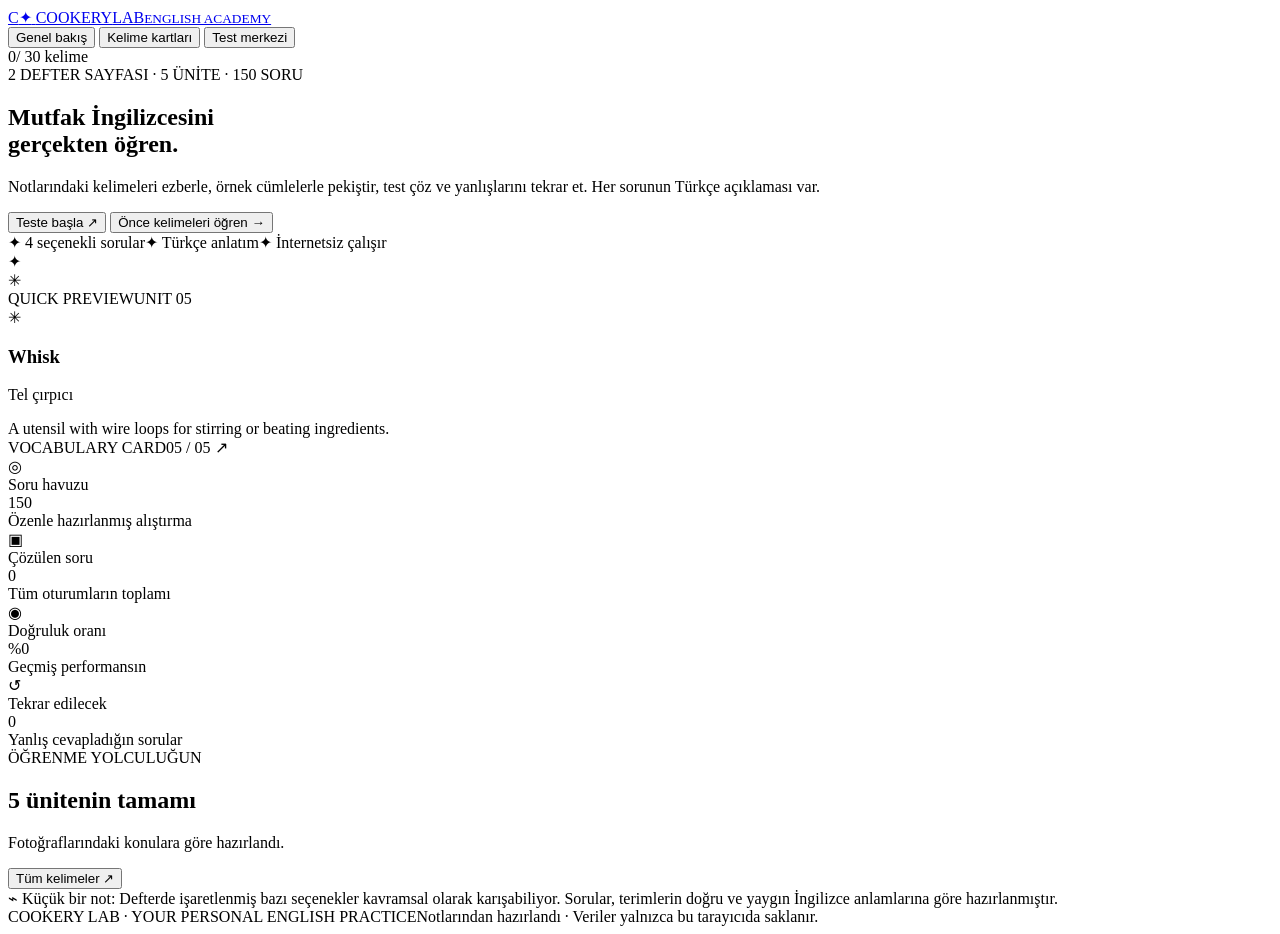
==== cookery-lab/index.html @ a68f2364 "Add Cookery Lab accessible quiz page" ====
<!doctype html>
<html lang="tr">
<head>
  <meta charset="utf-8">
  <meta name="viewport" content="width=device-width, initial-scale=1">
  <meta name="theme-color" content="#0b1020">
  <meta name="description" content="Cookery English — 150 soruluk Türkçe destekli, çevrimdışı çalışabilen İngilizce mutfak terimleri testi.">
  <title>Cookery English | 150 Soruluk Akıllı Çalışma</title>
  <link rel="stylesheet" href="./style.css">
  <script src="./script.js" defer></script>
</head>
<body>
  <div class="ambient ambient-one"></div><div class="ambient ambient-two"></div>
  <div class="app-shell">
    <header class="site-header">
      <a href="#home" class="brand" data-nav="home" aria-label="Ana sayfa">
        <span class="brand-mark" aria-hidden="true">C<span>✦</span></span>
        <span class="brand-name">COOKERY<span class="brand-accent">LAB</span><small>ENGLISH ACADEMY</small></span>
      </a>
      <nav class="top-nav" aria-label="Sayfalar">
        <button class="nav-btn active" data-nav="home" type="button">Genel bakış</button>
        <button class="nav-btn" data-nav="study" type="button">Kelime kartları</button>
        <button class="nav-btn" data-nav="quiz" type="button">Test merkezi</button>
      </nav>
      <div class="header-score"><span class="live-dot"></span><span id="header-learned">0</span><span class="header-score-suffix">/ 30 kelime</span></div>
    </header>

    <main>
      <section id="view-home" class="view">
        <div class="hero">
          <div class="hero-copy">
            <div class="eyebrow"><span class="eyebrow-dot"></span> 2 DEFTER SAYFASI · 5 ÜNİTE · 150 SORU</div>
            <h1>Mutfak İngilizcesini<br><span class="gradient-text">gerçekten öğren.</span></h1>
            <p>Notlarındaki kelimeleri ezberle, örnek cümlelerle pekiştir, test çöz ve yanlışlarını tekrar et. Her sorunun Türkçe açıklaması var.</p>
            <div class="hero-actions">
              <button type="button" class="btn btn-primary" id="hero-start">Teste başla <span aria-hidden="true">↗</span></button>
              <button type="button" class="btn btn-secondary" id="hero-study">Önce kelimeleri öğren <span aria-hidden="true">→</span></button>
            </div>
            <div class="hero-tags"><span>✦ 4 seçenekli sorular</span><span>✦ Türkçe anlatım</span><span>✦ İnternetsiz çalışır</span></div>
          </div>
          <div class="hero-visual" aria-hidden="true">
            <div class="floating-symbol symbol-a">✦</div><div class="floating-symbol symbol-b">✳</div>
            <div class="showcase-card"><div class="showcase-top"><span class="tiny-label">QUICK PREVIEW</span><span class="tiny-tag">UNIT 05</span></div>
              <div class="showcase-icon">✳</div><h3>Whisk</h3><p>Tel çırpıcı</p>
              <div class="showcase-separator"></div>
              <div class="showcase-definition">A utensil with wire loops for stirring or beating ingredients.</div>
              <div class="showcase-bottom"><span>VOCABULARY CARD</span><span>05 / 05 <span class="mini-arrow">↗</span></span></div>
            </div>
          </div>
        </div>

        <div class="metric-grid">
          <div class="metric"><div class="metric-icon purple">◎</div><div class="metric-label">Soru havuzu</div><div class="metric-value" id="metric-questions">150</div><div class="metric-note">Özenle hazırlanmış alıştırma</div></div>
          <div class="metric"><div class="metric-icon turquoise">▣</div><div class="metric-label">Çözülen soru</div><div class="metric-value" id="metric-answered">0</div><div class="metric-note">Tüm oturumların toplamı</div></div>
          <div class="metric"><div class="metric-icon orange">◉</div><div class="metric-label">Doğruluk oranı</div><div class="metric-value" id="metric-accuracy">%0</div><div class="metric-note">Geçmiş performansın</div></div>
          <div class="metric"><div class="metric-icon pink">↺</div><div class="metric-label">Tekrar edilecek</div><div class="metric-value" id="metric-missed">0</div><div class="metric-note">Yanlış cevapladığın sorular</div></div>
        </div>

        <div class="section-header"><div><div class="section-kicker">ÖĞRENME YOLCULUĞUN</div><h2>5 ünitenin tamamı</h2><p>Fotoğraflarındaki konulara göre hazırlandı.</p></div><button class="text-link" type="button" data-nav="study">Tüm kelimeler <span>↗</span></button></div>
        <div id="unit-grid" class="unit-grid"></div>
        <div class="foot-note"><span>⌁</span> Küçük bir not: Defterde işaretlenmiş bazı seçenekler kavramsal olarak karışabiliyor. Sorular, terimlerin doğru ve yaygın İngilizce anlamlarına göre hazırlanmıştır.</div>
      </section>

      <section id="view-study" class="view" hidden>
        <div class="page-heading"><div class="section-kicker">ÖNCE ÖĞREN</div><h1>Kelime kartları<span class="gradient-text">.</span></h1><p>Bir karta tıkla: İngilizce ve Türkçe açıklama arasında geçiş yap. Bildiğin kelimeleri işaretle.</p></div>
        <div class="toolbar">
          <label class="search-box"><span aria-hidden="true">⌕</span><input id="study-search" type="search" autocomplete="off" placeholder="İngilizce veya Türkçe kelime ara…" aria-label="Kelime ara"></label>
          <label class="select-wrap">Ünite <select id="study-unit"><option value="all">Tüm üniteler</option><option value="1">01 · Appliances</option><option value="2">02 · Kitchen staff</option><option value="3">03 · Restaurant staff</option><option value="4">04 · Knives</option><option value="5">05 · Utensils</option></select></label>
        </div>
        <div class="study-meta"><span id="study-count">30 kart</span><span>İpucu: Ön yüz / arka yüz için karta dokun.</span></div>
        <div id="flashcard-grid" class="flashcard-grid"></div>
        <div id="study-empty" class="empty-state" hidden>Bu aramaya uygun kelime bulunamadı.</div>
      </section>

      <section id="view-quiz" class="view" hidden>
        <div class="page-heading"><div class="section-kicker">BİLGİNİ SINAMAYA HAZIR MISIN?</div><h1>Test merkezi<span class="gradient-text">.</span></h1><p>Konuyu ve soru sayısını seç. Her cevaptan sonra açıklamayı gör, yanlışlarını daha sonra tekrar et.</p></div>

        <div id="quiz-setup" class="setup-layout">
          <div class="panel setup-main">
            <div class="panel-number">01 / TEST AYARLARI</div>
            <h2>Testini özelleştir</h2>
            <div class="field-block"><label for="quiz-unit">Hangi ünite?</label><select id="quiz-unit" class="big-select"><option value="all">Tüm üniteler · Karma test</option><option value="1">01 · Kitchen Appliances</option><option value="2">02 · Kitchen Staff</option><option value="3">03 · Restaurant Staff</option><option value="4">04 · Knives & Utensils</option><option value="5">05 · Kitchen Tools</option></select></div>
            <div class="field-block"><label for="quiz-count">Kaç soru çözmek istersin?</label><select id="quiz-count" class="big-select"><option value="10">10 soru · Hızlı tur</option><option value="20">20 soru · Kısa test</option><option value="50">50 soru · Detaylı çalışma</option><option value="100">100 soru · Büyük deneme</option><option value="all" selected>Tüm sorular · Eksiksiz test</option></select></div>
            <div class="field-block"><label for="quiz-mode">Soru türü</label><select id="quiz-mode" class="big-select"><option value="all">Tüm sorular</option><option value="missed">Yalnızca yanlış yaptıklarım</option></select></div>
            <div class="field-block"><label for="quiz-timer">Soru başına süre</label><select id="quiz-timer" class="big-select"><option value="0">Süresiz · Öğrenme modu</option><option value="15">15 saniye · Zor</option><option value="30">30 saniye</option><option value="60">60 saniye</option></select></div>
            <div class="check-row"><label><input type="checkbox" id="quiz-shuffle" checked><span> Soruları karıştır</span></label></div>
            <div id="setup-warning" class="inline-warning" hidden></div>
            <button type="button" class="btn btn-primary btn-wide" id="start-test">Testi başlat <span>↗</span></button>
          </div>
          <aside class="panel setup-aside"><div class="small-icon">✦</div><h3>Nasıl çalışır?</h3>
            <div class="step"><span>01</span><div><b>Bir cevap seç</b><p>Her soruda dört seçenek bulunur.</p></div></div>
            <div class="step"><span>02</span><div><b>Nedenini öğren</b><p>Türkçe açıklama ve doğru yanıt gösterilir.</p></div></div>
            <div class="step"><span>03</span><div><b>Yanlışları tekrarla</b><p>Zorlandığın sorular otomatik kaydedilir.</p></div></div>
            <div class="shortcut-note">⌨️ Klavye: <kbd>1</kbd>–<kbd>4</kbd> cevapla, <kbd>Enter</kbd> sonraki soruya geç.</div>
          </aside>
        </div>

        <div id="active-quiz" class="quiz-layout" hidden>
          <div class="quiz-top"><button type="button" class="quiet-btn" id="exit-quiz">← Testten çık</button><div id="quiz-progress-text">Soru 1 / 150</div><div id="quiz-timer-display" class="timer-chip" hidden>◷ <span id="timer-seconds">30</span>s</div></div>
          <div class="progress-track"><div id="quiz-progress-bar" class="progress-fill" style="width:0%"></div></div>
          <div class="question-card">
            <div class="question-meta"><span id="question-unit" class="unit-chip">UNIT 01</span><span id="question-type">KELİME BİLGİSİ</span></div>
            <h2 id="question-prompt"></h2><p id="question-hint" class="question-hint"></p>
            <div id="answer-options" class="answer-options" role="group" aria-label="Cevap seçenekleri"></div>
            <div id="answer-feedback" class="answer-feedback" role="status" aria-live="polite" hidden></div>
            <div class="question-footer"><div id="live-score">✓ 0 doğru · ✕ 0 yanlış</div><button type="button" class="btn btn-primary" id="next-question" hidden>Sonraki soru <span>→</span></button></div>
          </div>
        </div>

        <div id="quiz-results" class="results-layout" hidden>
          <div class="panel results-panel"><div class="result-glow">✦</div><div class="section-kicker">TEST TAMAMLANDI</div><h2>Harika, çalışmaya devam!</h2><p>Sonuçlarını incele ve yanlış sorularınla yeniden pratik yap.</p>
            <div class="result-score"><span id="result-percent">0%</span><small>DOĞRULUK</small></div>
            <div class="result-stats"><span><b id="result-correct">0</b> doğru</span><span><b id="result-wrong">0</b> yanlış</span><span><b id="result-total">0</b> soru</span></div>
            <div class="result-actions"><button type="button" class="btn btn-primary" id="retry-wrong">Yanlışlarımı tekrar et</button><button type="button" class="btn btn-secondary" id="new-test">Yeni test oluştur</button></div>
          </div>
          <div class="review-heading"><h3>Cevaplarını gözden geçir</h3><span id="review-count"></span></div>
          <div id="review-list" class="review-list"></div>
        </div>
      </section>
    </main>

    <footer class="footer"><span>COOKERY LAB · YOUR PERSONAL ENGLISH PRACTICE</span><span>Notlarından hazırlandı · Veriler yalnızca bu tarayıcıda saklanır.</span></footer>
  </div>
  <noscript>Bu çalışmanın çalışması için tarayıcında JavaScript etkin olmalıdır.</noscript>
</body>
</html>
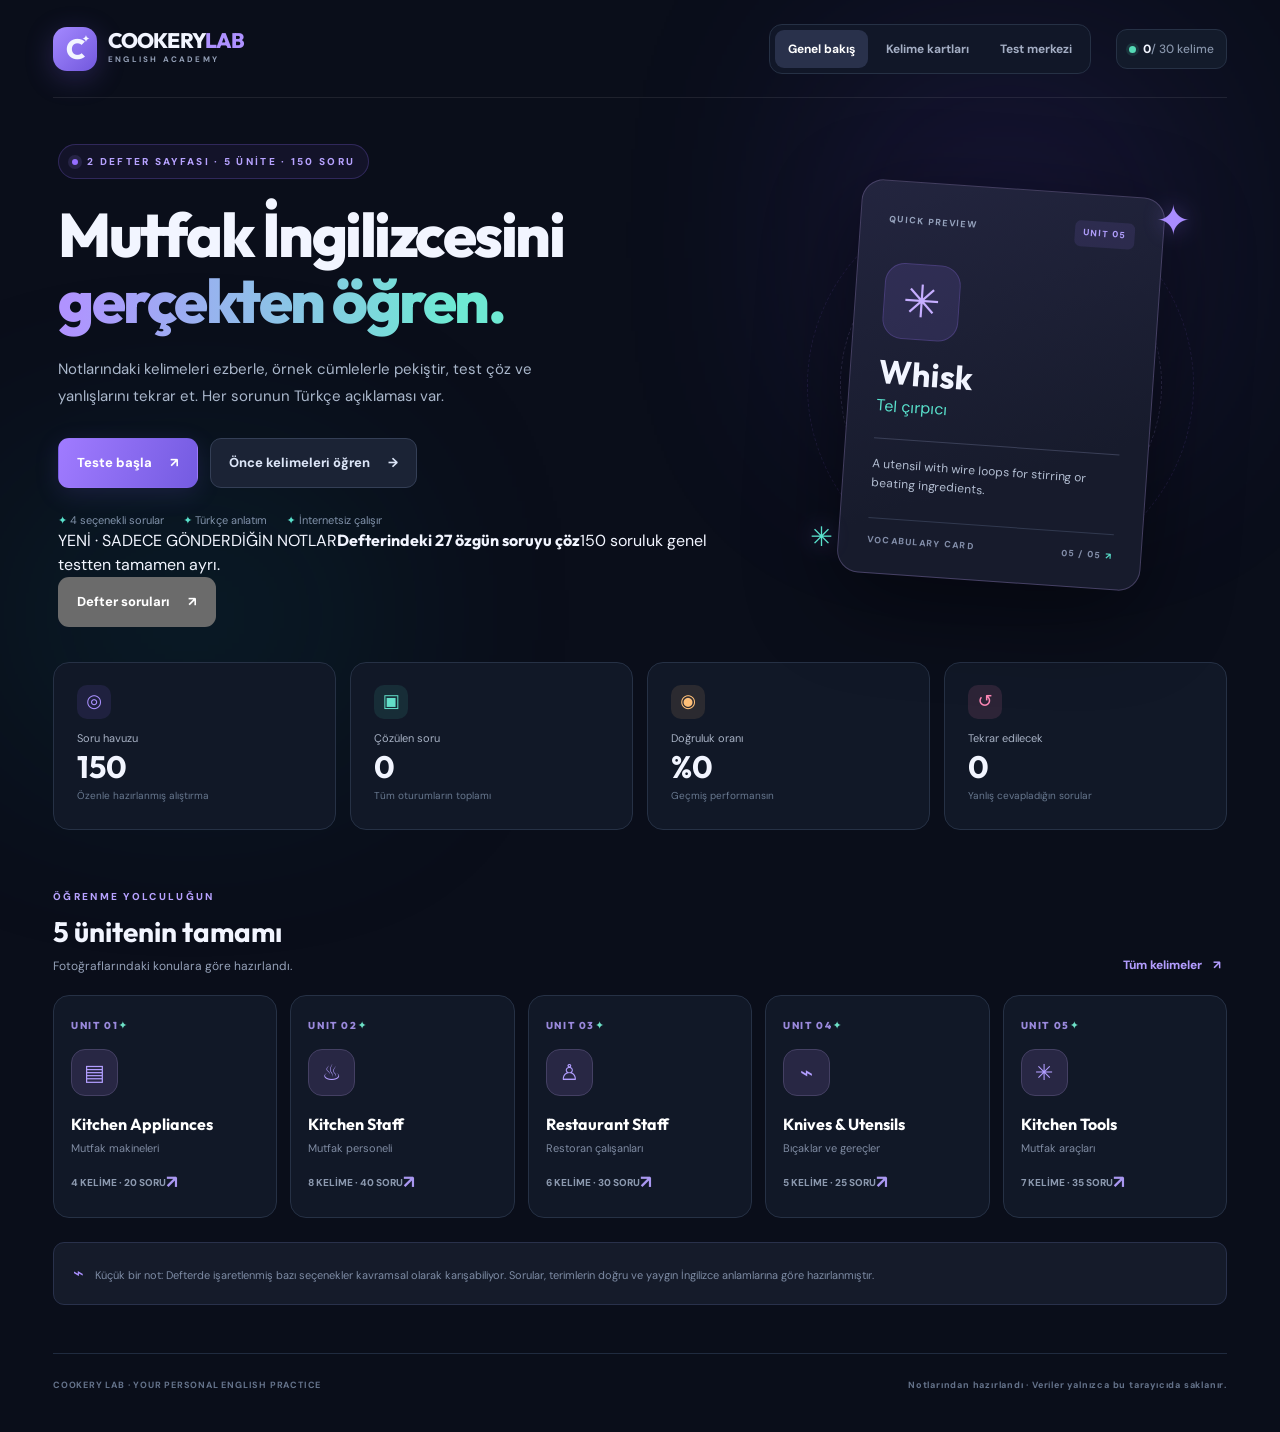
==== commit 5f530cf5: "Add prominent Notebook-only quiz buttons to homepage and test center" ====
--- a/cookery-lab/index.html
+++ b/cookery-lab/index.html
@@ -6,8 +6,8 @@
   <meta name="theme-color" content="#0b1020">
   <meta name="description" content="Cookery English — 150 soruluk Türkçe destekli, çevrimdışı çalışabilen İngilizce mutfak terimleri testi.">
   <title>Cookery English | 150 Soruluk Akıllı Çalışma</title>
-  <link rel="stylesheet" href="./style.css">
-  <script src="./script.js" defer></script>
+  <link rel="stylesheet" href="./style.css?v=notebook27">
+  <script src="./script.js?v=notebook27" defer></script>
 </head>
 <body>
   <div class="ambient ambient-one"></div><div class="ambient ambient-two"></div>
@@ -37,6 +37,7 @@
               <button type="button" class="btn btn-secondary" id="hero-study">Önce kelimeleri öğren <span aria-hidden="true">→</span></button>
             </div>
             <div class="hero-tags"><span>✦ 4 seçenekli sorular</span><span>✦ Türkçe anlatım</span><span>✦ İnternetsiz çalışır</span></div>
+            <div class="notebook-entry"><div class="notebook-entry-copy"><span class="notebook-mini">YENİ · SADECE GÖNDERDİĞİN NOTLAR</span><strong>Defterindeki 27 özgün soruyu çöz</strong><span>150 soruluk genel testten tamamen ayrı.</span></div><button type="button" id="hero-notebook" class="btn btn-notebook">Defter soruları <span aria-hidden="true">↗</span></button></div>
           </div>
           <div class="hero-visual" aria-hidden="true">
             <div class="floating-symbol symbol-a">✦</div><div class="floating-symbol symbol-b">✳</div>
@@ -75,6 +76,7 @@
       <section id="view-quiz" class="view" hidden>
         <div class="page-heading"><div class="section-kicker">BİLGİNİ SINAMAYA HAZIR MISIN?</div><h1>Test merkezi<span class="gradient-text">.</span></h1><p>Konuyu ve soru sayısını seç. Her cevaptan sonra açıklamayı gör, yanlışlarını daha sonra tekrar et.</p></div>
 
+        <div class="notebook-banner"><div class="notebook-banner-icon" aria-hidden="true">▤</div><div class="notebook-banner-text"><span class="notebook-mini">DEFTER MODU · 2 FOTOĞRAF · 27 SORU</span><strong>Sadece deftere yazdığın sorular</strong><small>1–5. ünitelerdeki boşluk doldurma, iki seçenekli sorular ve eşleştirmeler. Yeni üretilmiş soru yok.</small></div><button type="button" id="start-notebook" class="btn btn-notebook">Sadece defter soruları <span aria-hidden="true">↗</span></button></div>
         <div id="quiz-setup" class="setup-layout">
           <div class="panel setup-main">
             <div class="panel-number">01 / TEST AYARLARI</div>
@@ -91,7 +93,7 @@
             <div class="step"><span>01</span><div><b>Bir cevap seç</b><p>Her soruda dört seçenek bulunur.</p></div></div>
             <div class="step"><span>02</span><div><b>Nedenini öğren</b><p>Türkçe açıklama ve doğru yanıt gösterilir.</p></div></div>
             <div class="step"><span>03</span><div><b>Yanlışları tekrarla</b><p>Zorlandığın sorular otomatik kaydedilir.</p></div></div>
-            <div class="shortcut-note">⌨️ Klavye: <kbd>1</kbd>–<kbd>4</kbd> cevapla, <kbd>Enter</kbd> sonraki soruya geç.</div>
+            <div class="shortcut-note">⌨️ Klavye: <kbd>1</kbd>–<kbd>7</kbd> cevapla, <kbd>Enter</kbd> sonraki soruya geç.</div>
           </aside>
         </div>
 
--- a/cookery-lab/style.css
+++ b/cookery-lab/style.css
@@ -0,0 +1,15 @@
+@import url('https://fonts.googleapis.com/css2?family=DM+Sans:wght@400;500;600;700;800&family=Outfit:wght@400;500;600;700;800&display=swap');
+:root{color-scheme:dark;--bg:#0a0e1a;--panel:#111827;--panel2:#171f31;--line:#263145;--text:#f2f5ff;--muted:#95a1b8;--primary:#956eff;--primary2:#6f56dd;--cyan:#59e1cc;--orange:#febf78;--pink:#ff81b1;--green:#52d6a1;--red:#ff8197;--shadow:0 22px 65px rgba(0,0,0,.22)}
+*{box-sizing:border-box}html{scroll-behavior:smooth}body{margin:0;min-width:320px;background:var(--bg);color:var(--text);font-family:'DM Sans',system-ui,-apple-system,sans-serif;line-height:1.5}button,input,select{font:inherit}button{cursor:pointer}button:disabled{cursor:not-allowed;opacity:.6}a{color:inherit;text-decoration:none}b,strong,h1,h2,h3{font-family:Outfit,'DM Sans',sans-serif}h1,h2,h3,p{margin-top:0}button:focus-visible,input:focus-visible,select:focus-visible,a:focus-visible{outline:3px solid #a894ff;outline-offset:3px}button,.answer-option,.flashcard{touch-action:manipulation}::selection{background:#6854c1;color:white}
+.ambient{position:fixed;pointer-events:none;z-index:-1;filter:blur(110px);opacity:.12}.ambient-one{width:370px;height:390px;background:#6f4bf0;top:5%;right:7%}.ambient-two{width:380px;height:300px;background:#087f87;bottom:15%;left:0}.app-shell{max-width:1230px;margin:0 auto;padding:0 28px}
+.site-header{height:98px;display:flex;align-items:center;gap:25px;border-bottom:1px solid rgba(255,255,255,.085)}.brand{display:flex;align-items:center;gap:11px;flex-shrink:0}.brand-mark{width:44px;height:44px;border-radius:14px;display:grid;place-items:center;position:relative;font-family:Outfit,sans-serif;font-size:28px;font-weight:800;background:linear-gradient(135deg,#a489ff,#7258dd);box-shadow:0 7px 28px #7357d34a}.brand-mark span{position:absolute;font-size:9px;right:7px;top:5px}.brand-name{font:800 21px/.97 Outfit,sans-serif;letter-spacing:-.9px}.brand-accent{color:#ae91ff}.brand-name small{display:block;font:700 8px/2 'DM Sans',sans-serif;letter-spacing:2.2px;color:var(--muted)}.top-nav{display:flex;gap:5px;margin-left:auto;border:1px solid var(--line);border-radius:13px;background:#111728;padding:5px}.nav-btn{padding:10px 13px;border:0;border-radius:9px;background:transparent;color:#a4aec4;font-size:12px;font-weight:700;transition:.2s}.nav-btn:hover{color:white}.nav-btn.active{background:#29314b;color:white}.header-score{white-space:nowrap;font-size:12px;font-weight:800;background:#131b2b;border:1px solid var(--line);padding:10px 12px;border-radius:11px}.header-score-suffix{font-weight:500;color:#8794aa}.live-dot{display:inline-block;width:7px;height:7px;margin-right:7px;border-radius:50%;background:#55dab6;box-shadow:0 0 0 3px #55dab620}
+.view{padding-bottom:48px}.view[hidden],[hidden]{display:none!important}.hero{min-height:483px;display:grid;grid-template-columns:1.3fr .85fr;align-items:center;gap:44px;padding:46px 5px 35px}.eyebrow,.section-kicker,.panel-number{font-size:10px;color:#b7a2ff;letter-spacing:2.3px;font-weight:800}.eyebrow{display:inline-flex;align-items:center;gap:9px;background:#7b5fdf14;padding:9px 13px;border:1px solid #8263e344;border-radius:100px}.eyebrow-dot{width:6px;height:6px;border-radius:100px;background:var(--primary);box-shadow:0 0 0 4px #a489ff21}.hero h1{font:800 clamp(39px,4.8vw,67px)/1.07 Outfit,sans-serif;letter-spacing:-2.5px;margin:23px 0}.gradient-text{background:linear-gradient(90deg,#b093ff 2%,#6ee9d3 88%);color:transparent;background-clip:text;-webkit-background-clip:text}.hero-copy>p{color:#aab7cb;max-width:545px;font-size:15px;line-height:1.8;margin-bottom:28px}.hero-actions,.result-actions{display:flex;gap:12px;flex-wrap:wrap}.btn{border:1px solid transparent;padding:14px 18px;border-radius:11px;font-size:13px;font-weight:800;display:inline-flex;align-items:center;justify-content:center;gap:18px;min-height:49px;transition:transform .15s,background .15s,box-shadow .15s}.btn:hover{transform:translateY(-2px)}.btn-primary{background:linear-gradient(110deg,#a07bff,#745be1);color:white;box-shadow:0 6px 25px #795dea28}.btn-primary:hover{box-shadow:0 8px 30px #795dea48}.btn-secondary{background:#1b2335;border-color:#343f56;color:#dce5f7}.btn-secondary:hover{background:#222d44}.btn-wide{width:100%;margin-top:13px}.hero-tags{display:flex;gap:19px;flex-wrap:wrap;margin-top:24px;color:#8192aa;font-size:11px}.hero-tags span:first-letter{color:var(--cyan)}
+.hero-visual{display:grid;place-items:center;min-height:400px;position:relative}.hero-visual:before{content:'';width:320px;height:320px;border:1px dashed #61588966;border-radius:50%;position:absolute;transform:rotate(28deg)}.hero-visual:after{content:'';width:385px;height:385px;border:1px dashed #7f5cc82b;border-radius:50%;position:absolute}.showcase-card{position:relative;z-index:1;width:304px;min-height:352px;padding:26px 28px;background:linear-gradient(160deg,#23253f,#171b2c 70%);border-radius:22px;border:1px solid #5e557f9e;box-shadow:0 25px 90px #0007;transform:rotate(4deg)}.showcase-top,.showcase-bottom{display:flex;justify-content:space-between;align-items:center;gap:12px;font-size:9px;font-weight:800;letter-spacing:1.3px}.tiny-label{color:#94a1bb}.tiny-tag{padding:6px 8px;color:#af9dfa;border-radius:6px;background:#9e7dff1c}.showcase-icon{width:76px;height:76px;border-radius:20px;background:#8e71ec26;border:1px solid #795fc255;display:grid;place-items:center;color:#c6aeff;font-size:45px;margin:29px 0 18px}.showcase-card h3{font:700 33px/1 Outfit,sans-serif;margin:0 0 5px}.showcase-card>p{color:var(--cyan);margin:0}.showcase-separator{height:1px;background:#3a3f57;margin:20px 0 16px}.showcase-definition{color:#b2bdd1;font-size:12px;line-height:1.6}.showcase-bottom{border-top:1px solid #31394f;padding-top:15px;margin-top:25px;color:#828da8}.mini-arrow{color:var(--cyan)}.floating-symbol{position:absolute;color:#a98cff;z-index:2;font-size:42px;text-shadow:0 0 22px #9b7af777}.symbol-a{top:1%;right:7%}.symbol-b{bottom:7%;left:7%;color:var(--cyan);font-size:27px}
+.metric-grid{display:grid;grid-template-columns:repeat(4,1fr);gap:14px}.metric,.panel,.unit-card,.flashcard,.question-card,.review-item{border:1px solid var(--line);background:#111827;border-radius:16px}.metric{padding:22px 23px;min-height:168px}.metric-icon{display:grid;place-items:center;font-size:18px;width:34px;height:34px;border-radius:10px;margin-bottom:11px}.purple{background:#9371ff1c;color:#aa91ff}.turquoise{background:#54dbc61a;color:#63dfc9}.orange{background:#febf781c;color:#febf78}.pink{background:#ff82b11e;color:#ff89b7}.metric-label{font-size:11px;color:#a7b1c4}.metric-value{font:700 31px Outfit,sans-serif;margin:1px 0 2px}.metric-note{font-size:10px;color:#68788f}.section-header{display:flex;justify-content:space-between;align-items:end;margin-top:59px;margin-bottom:20px}.section-header h2{font-size:28px;margin:7px 0 4px}.section-header p{color:var(--muted);font-size:12px;margin:0}.text-link{border:0;background:none;color:#b39dff;font-size:12px;font-weight:800}.text-link span{margin-left:8px}.unit-grid{display:grid;grid-template-columns:repeat(5,minmax(0,1fr));gap:13px}.unit-card{display:flex;flex-direction:column;padding:21px 17px;min-height:204px;transition:.2s;text-align:left}.unit-card:hover{transform:translateY(-4px);border-color:#7f6cc4;background:#18213a}.unit-card-top{display:flex;align-items:center;justify-content:space-between}.unit-num{font:800 10px Outfit,sans-serif;letter-spacing:1.6px;color:#9a89dc}.unit-icon{width:47px;height:47px;display:grid;place-items:center;background:#282744;border:1px solid #444063;border-radius:14px;color:#b29eff;font-size:22px;margin:16px 0}.unit-card h3{font-size:16px;margin:0 0 4px}.unit-card p{font-size:11px;color:#7f8ba2;line-height:1.5;margin:0 0 12px}.unit-card-bottom{display:flex;justify-content:space-between;align-items:center;margin-top:auto;font-size:10px;font-weight:800;color:#8c99af}.unit-card-bottom span:last-child{color:#a997f0;font-size:18px}.foot-note{border:1px solid #29314b;background:#151b2a;border-radius:11px;color:#7d8ba4;padding:15px 19px;font-size:11px;margin-top:24px;line-height:1.7}.foot-note>span{color:#aa90ff;font-size:18px;margin-right:8px}.footer{display:flex;justify-content:space-between;gap:15px;padding:25px 0 40px;border-top:1px solid #202b3f;font-size:9px;font-weight:700;color:#65738b;letter-spacing:.8px}
+.page-heading{padding:45px 0 28px}.page-heading h1{font:800 clamp(35px,4.5vw,52px)/1.12 Outfit,sans-serif;letter-spacing:-1.8px;margin:9px 0}.page-heading p{max-width:740px;color:#9da9be;font-size:14px;line-height:1.75;margin-bottom:0}.toolbar{display:flex;gap:13px;align-items:center;flex-wrap:wrap;margin:10px 0}.search-box{display:flex;align-items:center;gap:10px;padding:0 15px;flex:1;min-width:230px;background:#141c2c;border:1px solid #34415b;border-radius:11px;height:49px}.search-box>span{color:#a9b4cb;font-size:24px}.search-box input{flex:1;min-width:0;border:0;background:transparent;color:#f4f6ff;outline:none;font-size:13px}.search-box input::placeholder{color:#758399}.select-wrap{display:flex;align-items:center;gap:10px;font-size:11px;font-weight:800;color:#9dabbe}.select-wrap select,.big-select{border:1px solid #34415b;background:#151e30;color:#e8ebfa;padding:12px 36px 12px 13px;border-radius:10px;max-width:100%;cursor:pointer}.study-meta{display:flex;justify-content:space-between;color:#8c9bb2;font-size:11px;padding:18px 0}.flashcard-grid{display:grid;grid-template-columns:repeat(3,minmax(0,1fr));gap:14px}.flashcard{padding:19px;min-height:225px;display:flex;flex-direction:column;transition:.2s;position:relative}.flashcard:hover{border-color:#6b61ac;transform:translateY(-2px)}.flashcard-top{display:flex;align-items:center;justify-content:space-between;color:#9e8edf;font-size:10px;font-weight:800;letter-spacing:1.3px}.known-pill{background:#203c3b;color:#6ae0bc;border-radius:100px;padding:4px 8px}.flashcard-main{text-align:left;flex:1;background:none;border:none;color:inherit;padding:24px 0 9px}.flashcard .card-term{font-size:24px;line-height:1.12;margin-bottom:9px}.flashcard .card-description{font-size:12px;color:#9baac1;line-height:1.7;margin:0}.flashcard.flipped{background:#19243a;border-color:#5e89a1}.flashcard.flipped .card-term{color:#82efda}.flashcard-footer{display:flex;justify-content:space-between;gap:8px;align-items:center;padding-top:13px;border-top:1px solid #2a3348;font-size:10px;color:#8c9ab0}.mark-known{border:1px solid #435169;background:#222c40;color:#e0e9f7;border-radius:8px;padding:8px;font-size:10px;font-weight:800}.mark-known.is-known{background:#183f37;border-color:#3c7564;color:#77e5bf}.empty-state{text-align:center;color:#8996ac;border:1px dashed #46516b;border-radius:14px;padding:50px 20px}
+.setup-layout{display:grid;grid-template-columns:minmax(0,1.55fr) minmax(250px,.9fr);gap:17px}.panel{padding:30px}.panel-number{margin-bottom:13px}.setup-main h2{font-size:25px;margin:0 0 21px}.field-block{margin-bottom:19px}.field-block>label{display:block;font-size:12px;font-weight:800;margin-bottom:8px;color:#ccd7ea}.big-select{display:block;width:100%;height:49px}.check-row{margin:12px 0 16px;font-size:13px;color:#b5c0d3}.check-row input{accent-color:#9a81f4;width:16px;height:16px;vertical-align:middle;margin-right:6px}.inline-warning{padding:11px;color:#ffb0bc;background:#4e273447;border:1px solid #7a4255;border-radius:9px;font-size:12px;margin-bottom:11px}.setup-aside .small-icon{font-size:25px;color:var(--cyan);margin-bottom:11px}.setup-aside h3{font-size:22px;margin-bottom:22px}.step{display:flex;gap:15px;align-items:flex-start;padding:14px 0;border-bottom:1px solid #283348}.step>span{font:800 12px Outfit,sans-serif;color:#ae97ff;background:#987cf521;border-radius:8px;padding:8px}.step b{display:block;font-size:13px}.step p{font-size:12px;color:#929eb3;line-height:1.7;margin:4px 0 0}.shortcut-note{border-radius:11px;background:#1b2437;padding:14px 13px;color:#99a7be;font-size:11px;line-height:1.9;margin-top:24px}kbd{background:#323d55;border:1px solid #4c5a73;border-radius:5px;padding:3px 5px;color:#e3e9f7}
+.quiz-layout{max-width:860px;margin:0 auto}.quiz-top{display:flex;justify-content:space-between;align-items:center;gap:15px;color:#9eabc1;margin-bottom:13px;font-size:12px;font-weight:700}.quiet-btn{border:0;background:none;color:#b7a7ef;padding:9px 0;font-size:12px}.timer-chip{color:#f1d1a4;border:1px solid #a580543e;background:#7d5c3323;padding:7px 11px;border-radius:8px}.timer-chip.urgent{color:#ff7d9b;border-color:#db507c}.progress-track{height:7px;background:#283249;border-radius:100px;overflow:hidden;margin-bottom:20px}.progress-fill{height:100%;background:linear-gradient(90deg,#8864ee,#6ce9d3);border-radius:100px;transition:width .3s}.question-card{padding:35px 42px}.question-meta{display:flex;justify-content:space-between;align-items:center;gap:20px;color:#8694ab;font-size:10px;font-weight:800;letter-spacing:1.2px;margin-bottom:26px}.unit-chip{color:#c2aeff;background:#8968f72b;padding:8px 10px;border-radius:7px}.question-card h2{font-size:clamp(22px,3vw,31px);line-height:1.4;letter-spacing:-.35px;margin:0 0 11px}.question-hint{font-size:13px;color:#8a98b0;line-height:1.7;margin:0 0 26px}.answer-options{display:grid;grid-template-columns:1fr 1fr;gap:12px}.answer-option{min-height:76px;padding:15px;text-align:left;display:flex;align-items:center;gap:14px;color:#d5dded;background:#192235;border:1px solid #323d55;border-radius:12px;transition:.17s;white-space:normal;line-height:1.45;font-weight:650;font-size:14px}.answer-option:hover:not(:disabled){border-color:#9275ea;background:#242748}.option-letter{width:31px;height:31px;display:grid;place-items:center;flex-shrink:0;background:#2c3650;border-radius:7px;color:#a9b4c9;font-size:11px;font-weight:800}.answer-option.correct{border-color:#48c69d;background:#14483a75;color:#8ef0c8}.answer-option.correct .option-letter{background:#2a755b;color:white}.answer-option.incorrect{border-color:#e65e86;background:#66233c65;color:#ffadbf}.answer-option.incorrect .option-letter{background:#88344e;color:white}.answer-option.dimmed{opacity:.46}.answer-feedback{margin-top:19px;padding:17px 18px;border-radius:11px;background:#18352f;border:1px solid #427964;color:#bdecd7;font-size:13px;line-height:1.7}.answer-feedback.is-wrong{background:#35232f;border-color:#79516a;color:#f5cad6}.feedback-title{font-weight:800;font-size:14px;margin-bottom:5px}.feedback-detail{color:#c5d1e3}.feedback-detail strong{color:#e7f4ff}.question-footer{display:flex;align-items:center;justify-content:space-between;gap:10px;margin-top:24px;color:#8493aa;font-size:12px}.results-layout{max-width:865px;margin:auto}.results-panel{text-align:center;position:relative;overflow:hidden}.result-glow{font-size:37px;color:#a98fff;margin-bottom:12px}.results-panel h2{font-size:34px;margin:12px 0 7px}.results-panel>p{font-size:13px;color:#95a3b9}.result-score{display:flex;align-items:center;justify-content:center;flex-direction:column;width:163px;height:163px;margin:24px auto;border-radius:100%;background:radial-gradient(circle at center,#1a2540 59%,transparent 60%),conic-gradient(#9678fb 0deg,#69e1d1 var(--result-angle),#2a3349 var(--result-angle));box-shadow:0 0 55px #8b66e81c}.result-score>span{font:800 45px Outfit,sans-serif}.result-score>small{color:#8d9ab3;font-size:9px;letter-spacing:1.3px}.result-stats{display:flex;justify-content:center;gap:34px;font-size:12px;color:#9caabe;margin-bottom:28px}.result-stats b{color:white;font-size:18px}.result-actions{justify-content:center}.review-heading{display:flex;align-items:center;justify-content:space-between;margin:31px 0 13px}.review-heading h3{margin:0;font-size:19px}.review-heading span{font-size:11px;color:#8c9bb4}.review-list{display:grid;gap:10px}.review-item{padding:16px 18px;display:flex;gap:13px;align-items:flex-start}.review-status{font-weight:800;border-radius:8px;padding:5px 8px;font-size:12px}.review-status.good{background:#234b3a;color:#86e7bb}.review-status.bad{background:#523042;color:#ffabc2}.review-item h4{margin:0 0 6px;font-size:13px}.review-item p{margin:0;font-size:12px;color:#a1aec2;line-height:1.7}.review-item p strong{color:#dce5f5}
+@media(max-width:1000px){.unit-grid{grid-template-columns:repeat(3,1fr)}.hero{gap:10px}.hero-visual{transform:scale(.9)}.site-header{gap:13px}.top-nav{margin-left:auto}.nav-btn{padding:9px 10px}.metric{padding:18px}.header-score-suffix{display:none}}
+@media(max-width:760px){.app-shell{padding:0 17px}.site-header{height:83px;flex-wrap:wrap;gap:8px;position:relative}.brand-name{font-size:18px}.brand-mark{width:39px;height:39px}.top-nav{order:3;width:100%;justify-content:space-between;overflow:auto;margin:0;background:none;border:0;padding:0 0 10px}.nav-btn{font-size:11px;padding:7px 9px}.nav-btn.active{background:#27243c}.header-score{margin-left:auto;padding:9px}.hero{padding:92px 0 23px;grid-template-columns:1fr}.hero-visual{display:none}.hero h1{font-size:clamp(37px,10vw,60px);letter-spacing:-1.5px}.hero-copy>p{font-size:13px}.eyebrow{font-size:9px;letter-spacing:1.2px}.metric-grid{grid-template-columns:repeat(2,1fr)}.metric{min-height:141px;padding:17px}.metric-value{font-size:27px}.unit-grid{grid-template-columns:repeat(2,minmax(0,1fr))}.unit-card{min-height:187px}.section-header{margin-top:40px}.section-header h2{font-size:24px}.flashcard-grid{grid-template-columns:repeat(2,minmax(0,1fr))}.setup-layout{grid-template-columns:1fr}.setup-aside{display:none}.page-heading{padding-top:77px}.question-card{padding:24px 20px}.question-card h2{font-size:22px}.footer{display:block;line-height:2}.question-footer{align-items:flex-end}}
+@media(max-width:520px){.metric-grid{gap:9px}.metric-note{font-size:9px}.unit-grid{gap:9px}.unit-card{padding:15px}.unit-card h3{font-size:14px}.section-header .text-link{font-size:11px}.hero-actions .btn{width:100%}.flashcard-grid{grid-template-columns:1fr}.flashcard{min-height:195px}.answer-options{grid-template-columns:1fr}.answer-option{min-height:62px}.question-card h2{font-size:20px}.question-meta{margin-bottom:16px}.result-stats{gap:16px}.results-panel h2{font-size:27px}.panel{padding:23px 19px}.result-actions .btn{width:100%}.question-footer{flex-wrap:wrap}.question-footer .btn{width:100%}}
+@media(prefers-reduced-motion:reduce){*{scroll-behavior:auto!important;transition:none!important;animation:none!important}}
